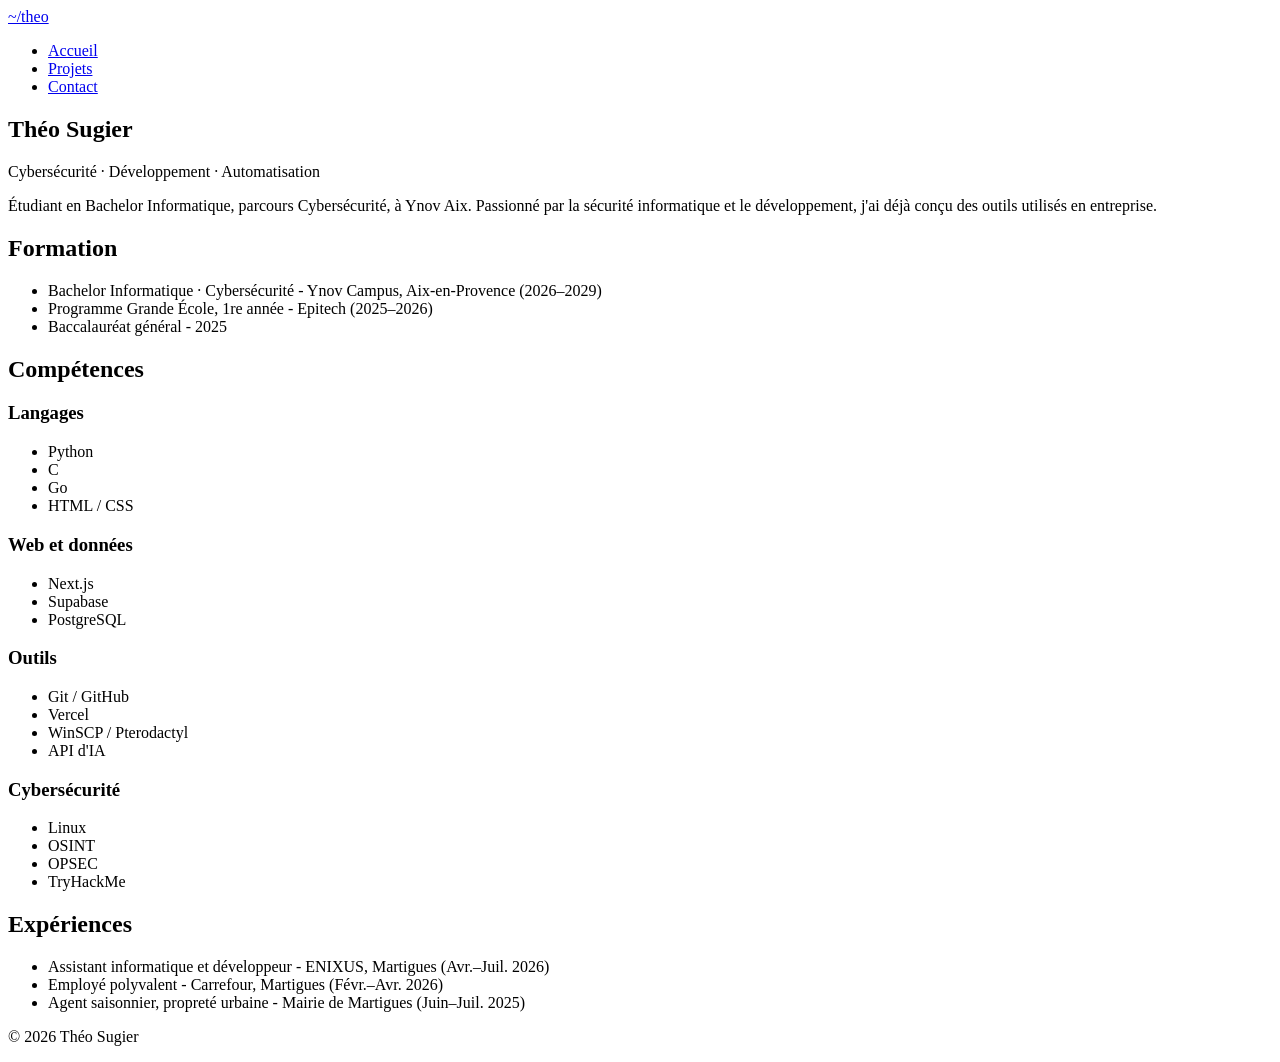
==== index.html @ c57091df "feat(accueil): page d'accueil avec parcours et competences" ====
<!DOCTYPE html>
<html lang="fr">
<head>
    <meta charset="UTF-8">
    <meta name="viewport" content="width=device-width, initial-scale=1.0">
    <title>Sugier Théo Portfolio</title>
    <link rel="stylesheet" href="css/style.css">
</head>
<body>

    <header>
    <a href="index.html" class="logo">~/theo</a>
    <nav>
        <ul>
            <li><a href="index.html" class="bouton-arrondi">Accueil</a></li>
            <li><a href="projets.html" class="bouton-arrondi">Projets</a></li>
            <li><a href="contact.html" class="bouton-arrondi">Contact</a></li>
        </ul>
    </nav>
    </header>

    <main>
        <section class="presentation">
            <h1>Théo Sugier</h1>
            <p>Cybersécurité · Développement · Automatisation</p>
            <p>Étudiant en Bachelor Informatique, parcours Cybersécurité, à Ynov Aix. Passionné par la sécurité informatique et le développement, j'ai déjà conçu des outils utilisés en entreprise.</p>
        </section>

        <section class="parcours">
            <h2>Formation</h2>
            <ul>
                <li>Bachelor Informatique · Cybersécurité - Ynov Campus, Aix-en-Provence (2026–2029)</li>
                <li>Programme Grande École, 1re année - Epitech (2025–2026)</li>
                <li>Baccalauréat général - 2025</li>
            </ul>
        </section>

        <section class="competences">
            <h2>Compétences</h2>
            <h3>Langages</h3>
            <ul>
                <li>Python</li>
                <li>C</li>
                <li>Go</li>
                <li>HTML / CSS</li>
            </ul>
            <h3>Web et données</h3>
            <ul>
                <li>Next.js</li>
                <li>Supabase</li>
                <li>PostgreSQL</li>
            </ul>
            <h3>Outils</h3>
            <ul>
                <li>Git / GitHub</li>
                <li>Vercel</li>
                <li>WinSCP / Pterodactyl</li>
                <li>API d'IA</li>
            </ul>
            <h3>Cybersécurité</h3>
            <ul>
                <li>Linux</li>
                <li>OSINT</li>
                <li>OPSEC</li>
                <li>TryHackMe</li>
            </ul>
        </section>

        <section class="experience">
            <h2>Expériences</h2>
            <ul>
                <li>Assistant informatique et développeur - ENIXUS, Martigues (Avr.–Juil. 2026)</li>
                <li>Employé polyvalent - Carrefour, Martigues (Févr.–Avr. 2026)</li>
                <li>Agent saisonnier, propreté urbaine - Mairie de Martigues (Juin–Juil. 2025)</li>
            </ul>
        </section>
    </main>

    <footer>
        <p>© 2026 Théo Sugier</p>
    </footer>
</body>
</html>
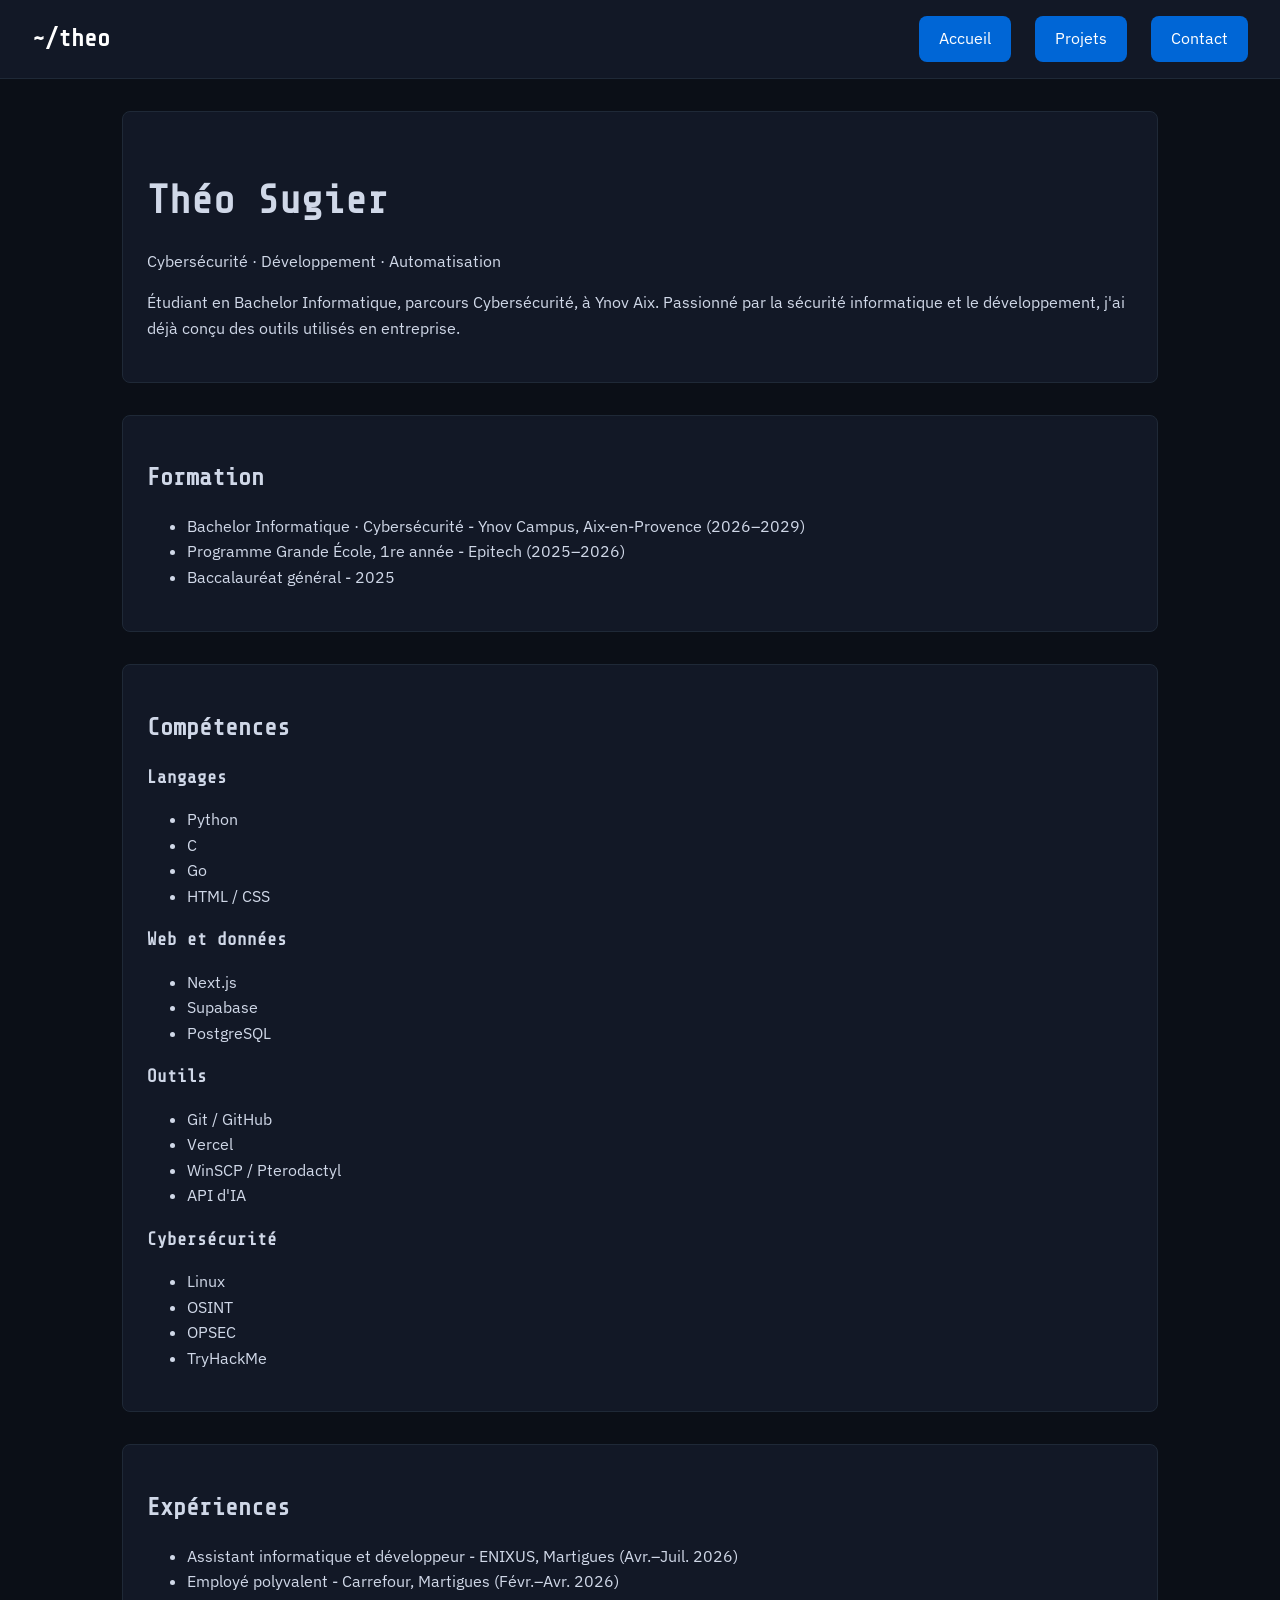
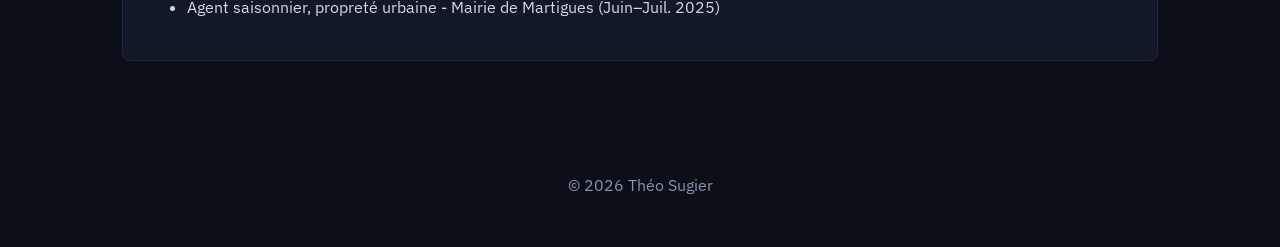
==== commit b582e8f8: "style: variables de couleurs, polices et conteneur centre" ====
--- a/index.html
+++ b/index.html
@@ -4,6 +4,9 @@
     <meta charset="UTF-8">
     <meta name="viewport" content="width=device-width, initial-scale=1.0">
     <title>Sugier Théo Portfolio</title>
+    <link rel="preconnect" href="https://fonts.googleapis.com">
+    <link rel="preconnect" href="https://fonts.gstatic.com" crossorigin>
+    <link href="https://fonts.googleapis.com/css2?family=IBM+Plex+Sans:wght@400;600&family=Share+Tech+Mono&display=swap" rel="stylesheet">
     <link rel="stylesheet" href="css/style.css">
 </head>
 <body>
--- a/css/style.css
+++ b/css/style.css
@@ -0,0 +1,133 @@
+:root { /* mes couleurs, je change ici et ca change partout */
+    --fond: #0b0f17;
+    --fond-carte: #121826;
+    --bordure: #1f2937;
+    --texte: #d0d8e8;
+    --texte-doux: #8b95a7;
+    --accent: #4da3ff;
+    --bouton: #0066d6;
+}
+
+* { /* toutes les balises */
+    box-sizing: border-box;
+}
+
+body { /* toute la page */
+    margin: 0;
+    font-family: "IBM Plex Sans", Arial, sans-serif;
+    line-height: 1.6;
+    background: var(--fond);
+    color: var(--texte);
+}
+
+h1, h2, h3, .logo { /* police style terminal juste pour les titres */
+    font-family: "Share Tech Mono", monospace;
+}
+
+header { /* barre en haut page logo & menu  */
+    display: flex;
+    flex-direction: column; /* sur tel je met le logo au dessus du menu */
+    gap: 0.75rem;
+    justify-content: space-between; /* TS a gauche menu a droite */
+    padding: 1rem;
+    align-items: center; /* centre TS */
+    background-color: var(--fond-carte);
+    border-bottom: 1px solid var(--bordure);
+}
+
+nav ul { /* bloc nav interieur */
+    list-style: none;
+    padding: 0;
+    margin: 0;
+    display: flex;
+    flex-wrap: wrap; /* si ya pas la place ca passe a la ligne */
+    justify-content: center;
+    gap: 0.75rem;
+}
+
+main {
+    max-width: 1100px; /* le texte s'etale plus sur tout l'ecran */
+    margin: 0 auto;
+    padding: 1rem;
+}
+
+section {
+    margin-bottom: 2rem;
+    background-color: var(--fond-carte);
+    padding: 1.5rem;
+    border-radius: 8px;
+    border: 1px solid var(--bordure);
+}
+
+.bouton-arrondi {
+  display: inline-block;
+  padding: 10px 20px;
+  background-color: var(--bouton); /* bleu un peu plus fonce pour que le texte se lise bien */
+  color: white;
+  text-decoration: none;
+  border-radius: 8px; /* arrondit les coins */
+  transition: background-color 0.3s;
+}
+
+.bouton-arrondi:hover {
+  background-color: #004A9E;
+}   
+
+.logo {
+    font-size: 1.5rem;
+    font-weight: 700;
+    color: white;
+    text-decoration: none;
+}
+
+h1 {
+    font-size: 2.5rem;
+    margin-bottom: 0.5rem;
+}
+
+h2 {
+    font-size: 1.5rem;
+    margin-bottom: 1rem;
+}
+
+h3 {
+    font-size: 1.1rem;
+    margin-top: 1rem;
+    margin-bottom: 0.5rem;
+}
+
+footer {
+    text-align: center;
+    padding: 2rem;
+    color: var(--texte-doux);
+}
+
+
+img, video { /* pour que ca deborde pas */
+    max-width: 100%;
+    height: auto;
+    display: block;
+}
+
+.couverture { /* toutes les images de projet meme taille */
+    width: 100%;
+    aspect-ratio: 16 / 9;
+    object-fit: cover;
+    border-radius: 8px;
+    margin-bottom: 1rem;
+}
+
+@media (min-width: 768px) { /* sur pc tout sur une ligne */
+    header {
+        flex-direction: row;
+        padding: 1rem 2rem;
+    }
+
+    nav ul {
+        gap: 1.5rem;
+    }
+
+    main {
+        padding: 2rem;
+    }
+}
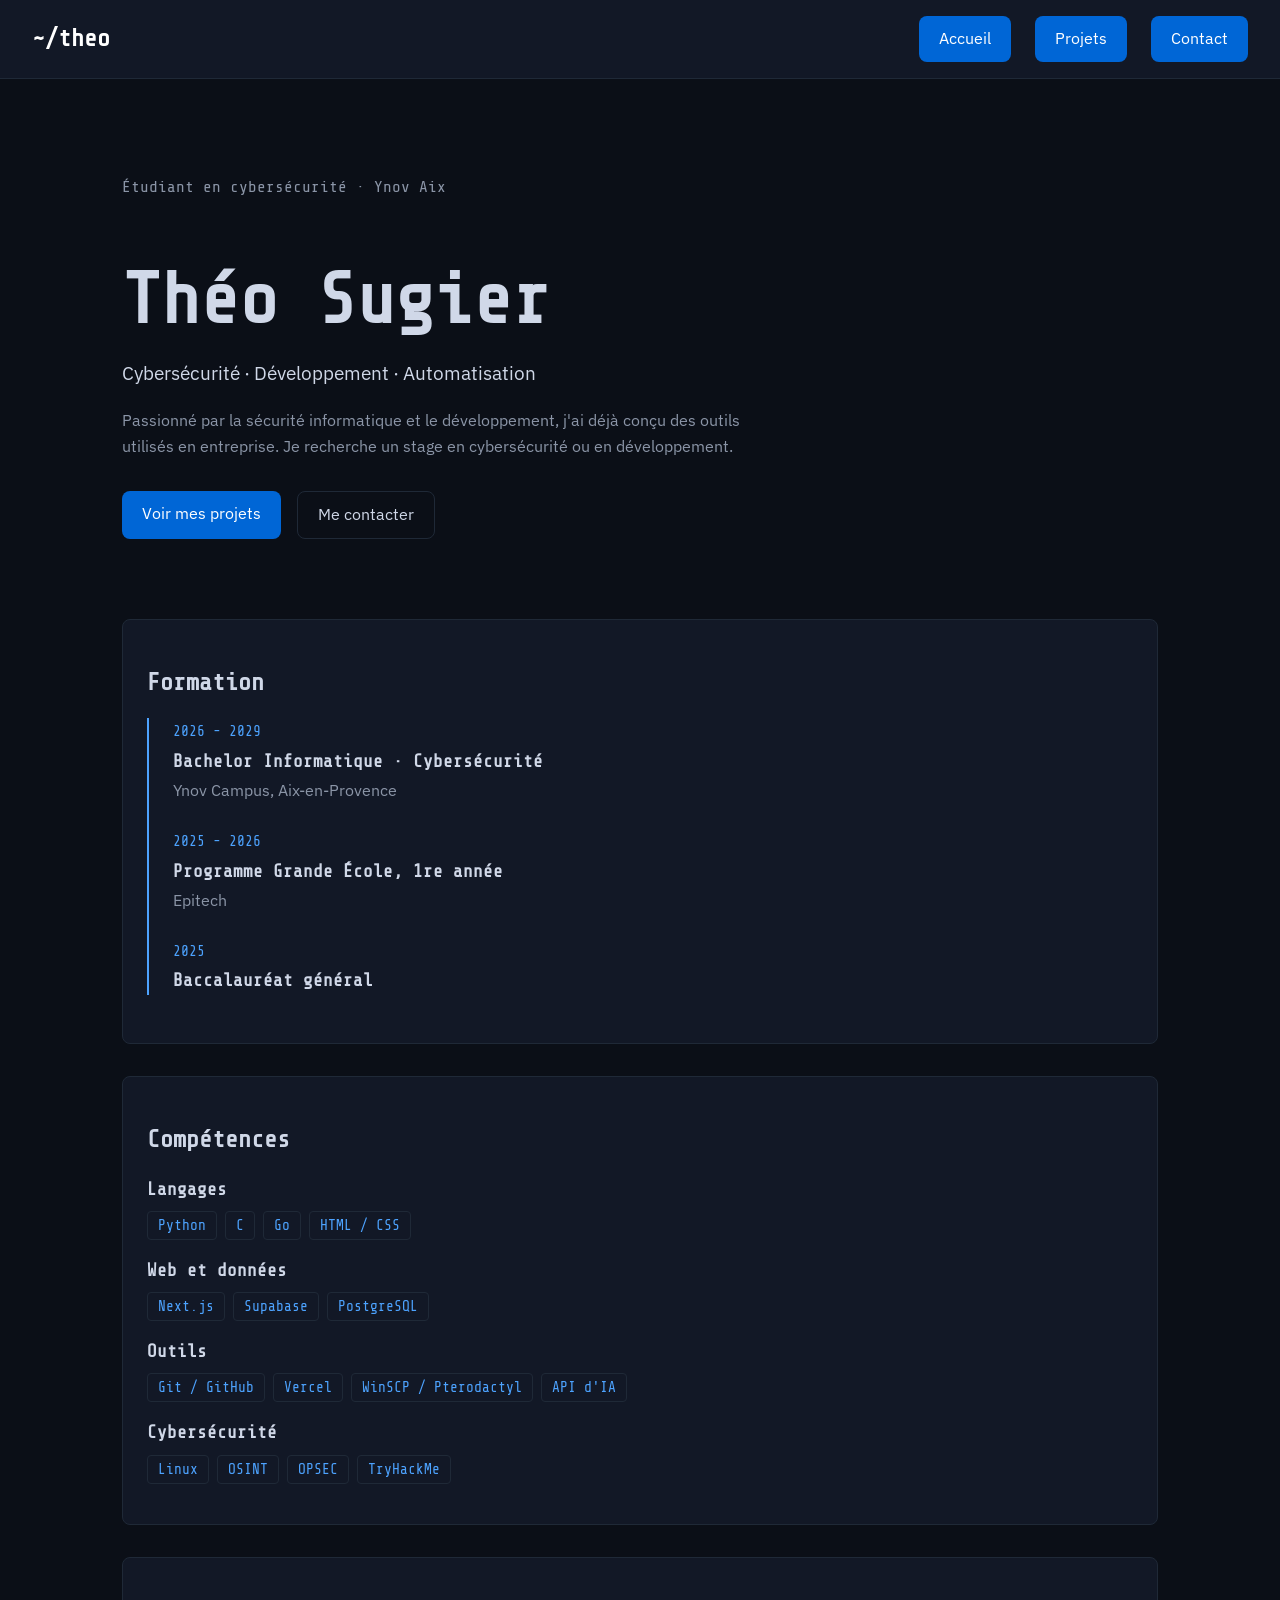
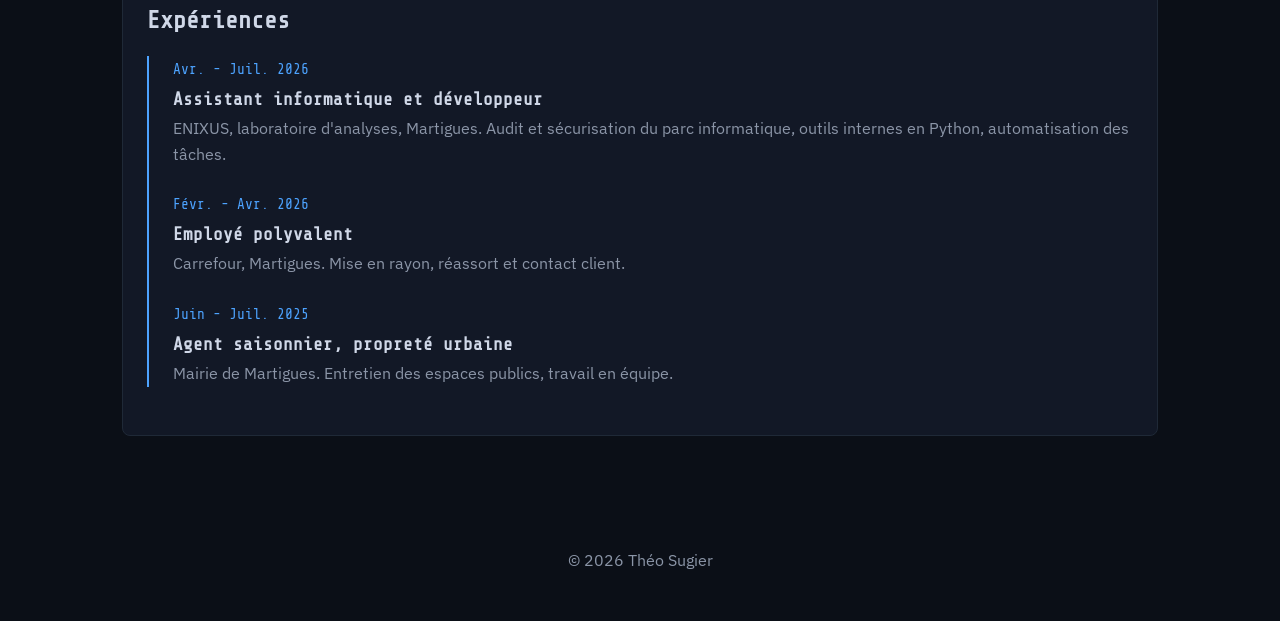
==== commit 20ce422f: "style: refonte accueil et projet" ====
--- a/index.html
+++ b/index.html
@@ -24,44 +24,60 @@
 
     <main>
         <section class="presentation">
+            <p class="petit-titre">Étudiant en cybersécurité · Ynov Aix</p>
             <h1>Théo Sugier</h1>
-            <p>Cybersécurité · Développement · Automatisation</p>
-            <p>Étudiant en Bachelor Informatique, parcours Cybersécurité, à Ynov Aix. Passionné par la sécurité informatique et le développement, j'ai déjà conçu des outils utilisés en entreprise.</p>
+            <p class="accroche">Cybersécurité · Développement · Automatisation</p>
+            <p>Passionné par la sécurité informatique et le développement, j'ai déjà conçu des outils utilisés en entreprise. Je recherche un stage en cybersécurité ou en développement.</p>
+            <div class="boutons">
+                <a href="projets.html" class="bouton-arrondi">Voir mes projets</a>
+                <a href="contact.html" class="bouton-contour">Me contacter</a>
+            </div>
         </section>
 
         <section class="parcours">
             <h2>Formation</h2>
-            <ul>
-                <li>Bachelor Informatique · Cybersécurité - Ynov Campus, Aix-en-Provence (2026–2029)</li>
-                <li>Programme Grande École, 1re année - Epitech (2025–2026)</li>
-                <li>Baccalauréat général - 2025</li>
+            <ul class="timeline">
+                <li>
+                    <span class="date">2026 - 2029</span>
+                    <h3>Bachelor Informatique · Cybersécurité</h3>
+                    <p>Ynov Campus, Aix-en-Provence</p>
+                </li>
+                <li>
+                    <span class="date">2025 - 2026</span>
+                    <h3>Programme Grande École, 1re année</h3>
+                    <p>Epitech</p>
+                </li>
+                <li>
+                    <span class="date">2025</span>
+                    <h3>Baccalauréat général</h3>
+                </li>
             </ul>
         </section>
 
         <section class="competences">
             <h2>Compétences</h2>
             <h3>Langages</h3>
-            <ul>
+            <ul class="tags">
                 <li>Python</li>
                 <li>C</li>
                 <li>Go</li>
                 <li>HTML / CSS</li>
             </ul>
             <h3>Web et données</h3>
-            <ul>
+            <ul class="tags">
                 <li>Next.js</li>
                 <li>Supabase</li>
                 <li>PostgreSQL</li>
             </ul>
             <h3>Outils</h3>
-            <ul>
+            <ul class="tags">
                 <li>Git / GitHub</li>
                 <li>Vercel</li>
                 <li>WinSCP / Pterodactyl</li>
                 <li>API d'IA</li>
             </ul>
             <h3>Cybersécurité</h3>
-            <ul>
+            <ul class="tags">
                 <li>Linux</li>
                 <li>OSINT</li>
                 <li>OPSEC</li>
@@ -71,10 +87,22 @@
 
         <section class="experience">
             <h2>Expériences</h2>
-            <ul>
-                <li>Assistant informatique et développeur - ENIXUS, Martigues (Avr.–Juil. 2026)</li>
-                <li>Employé polyvalent - Carrefour, Martigues (Févr.–Avr. 2026)</li>
-                <li>Agent saisonnier, propreté urbaine - Mairie de Martigues (Juin–Juil. 2025)</li>
+            <ul class="timeline">
+                <li>
+                    <span class="date">Avr. - Juil. 2026</span>
+                    <h3>Assistant informatique et développeur</h3>
+                    <p>ENIXUS, laboratoire d'analyses, Martigues. Audit et sécurisation du parc informatique, outils internes en Python, automatisation des tâches.</p>
+                </li>
+                <li>
+                    <span class="date">Févr. - Avr. 2026</span>
+                    <h3>Employé polyvalent</h3>
+                    <p>Carrefour, Martigues. Mise en rayon, réassort et contact client.</p>
+                </li>
+                <li>
+                    <span class="date">Juin - Juil. 2025</span>
+                    <h3>Agent saisonnier, propreté urbaine</h3>
+                    <p>Mairie de Martigues. Entretien des espaces publics, travail en équipe.</p>
+                </li>
             </ul>
         </section>
     </main>
--- a/css/style.css
+++ b/css/style.css
@@ -117,6 +117,140 @@
     margin-bottom: 1rem;
 }
 
+.presentation { /* le haut de l'accueil, pas de carte autour */
+    background-color: transparent;
+    border: none;
+    padding: 3rem 0;
+}
+
+.presentation h1 {
+    font-size: clamp(2.5rem, 1.5rem + 5vw, 4.5rem); /* grossit avec l'ecran mais reste entre 2 bornes */
+    line-height: 1.1;
+}
+
+.presentation p {
+    max-width: 650px;
+    color: var(--texte-doux);
+}
+
+.petit-titre {
+    font-family: "Share Tech Mono", monospace;
+    color: var(--accent);
+    margin-bottom: 0.5rem;
+}
+
+.presentation .accroche {
+    font-size: 1.2rem;
+    color: var(--texte);
+}
+
+.boutons {
+    display: flex;
+    flex-wrap: wrap;
+    gap: 1rem;
+    margin-top: 2rem;
+}
+
+.bouton-contour { /* bouton secondaire, juste le contour */
+    display: inline-block;
+    padding: 10px 20px;
+    border: 1px solid var(--bordure);
+    border-radius: 8px;
+    color: var(--texte);
+    text-decoration: none;
+    transition: border-color 0.3s, color 0.3s;
+}
+
+.bouton-contour:hover {
+    border-color: var(--accent);
+    color: var(--accent);
+}
+
+/* ---- page projets ---- */
+
+.projets-liste { /* 3 colonnes sur pc, 1 sur tel, sans media query */
+    display: grid;
+    grid-template-columns: repeat(auto-fit, minmax(280px, 1fr));
+    gap: 1.5rem;
+}
+
+.carte-projet {
+    background-color: var(--fond-carte);
+    border: 1px solid var(--bordure);
+    border-radius: 8px;
+    padding: 1rem;
+    transition: transform 0.2s ease, border-color 0.2s ease;
+}
+
+.carte-projet:hover,
+.carte-projet:focus-within { /* la carte monte un peu quand on passe dessus */
+    transform: translateY(-4px);
+    border-color: var(--accent);
+}
+
+.carte-projet h2 {
+    font-size: 1.3rem;
+    margin-bottom: 0.5rem;
+}
+
+.carte-projet p {
+    color: var(--texte-doux);
+}
+
+/* ---- tags (technos des projets et competences) ---- */
+
+.tags {
+    list-style: none;
+    padding: 0;
+    margin: 0 0 1rem 0;
+    display: flex;
+    flex-wrap: wrap;
+    gap: 0.5rem;
+}
+
+.tags li {
+    font-family: "Share Tech Mono", monospace;
+    font-size: 0.9rem;
+    color: var(--accent);
+    border: 1px solid var(--bordure);
+    border-radius: 4px;
+    padding: 2px 10px;
+}
+
+/* ---- timeline formation et experiences ---- */
+
+.timeline {
+    list-style: none;
+    margin: 0;
+    padding-left: 1.5rem;
+    border-left: 2px solid var(--accent); /* la ligne a gauche */
+}
+
+.timeline li {
+    margin-bottom: 1.5rem;
+}
+
+.timeline h3 {
+    margin: 0.2rem 0;
+}
+
+.timeline p {
+    margin: 0;
+    color: var(--texte-doux);
+}
+
+.date {
+    font-family: "Share Tech Mono", monospace;
+    font-size: 0.9rem;
+    color: var(--accent);
+}
+
+@media (prefers-reduced-motion: reduce) { /* pas d'animation pour ceux qui l'ont desactive */
+    * {
+        transition: none;
+    }
+}
+
 @media (min-width: 768px) { /* sur pc tout sur une ligne */
     header {
         flex-direction: row;
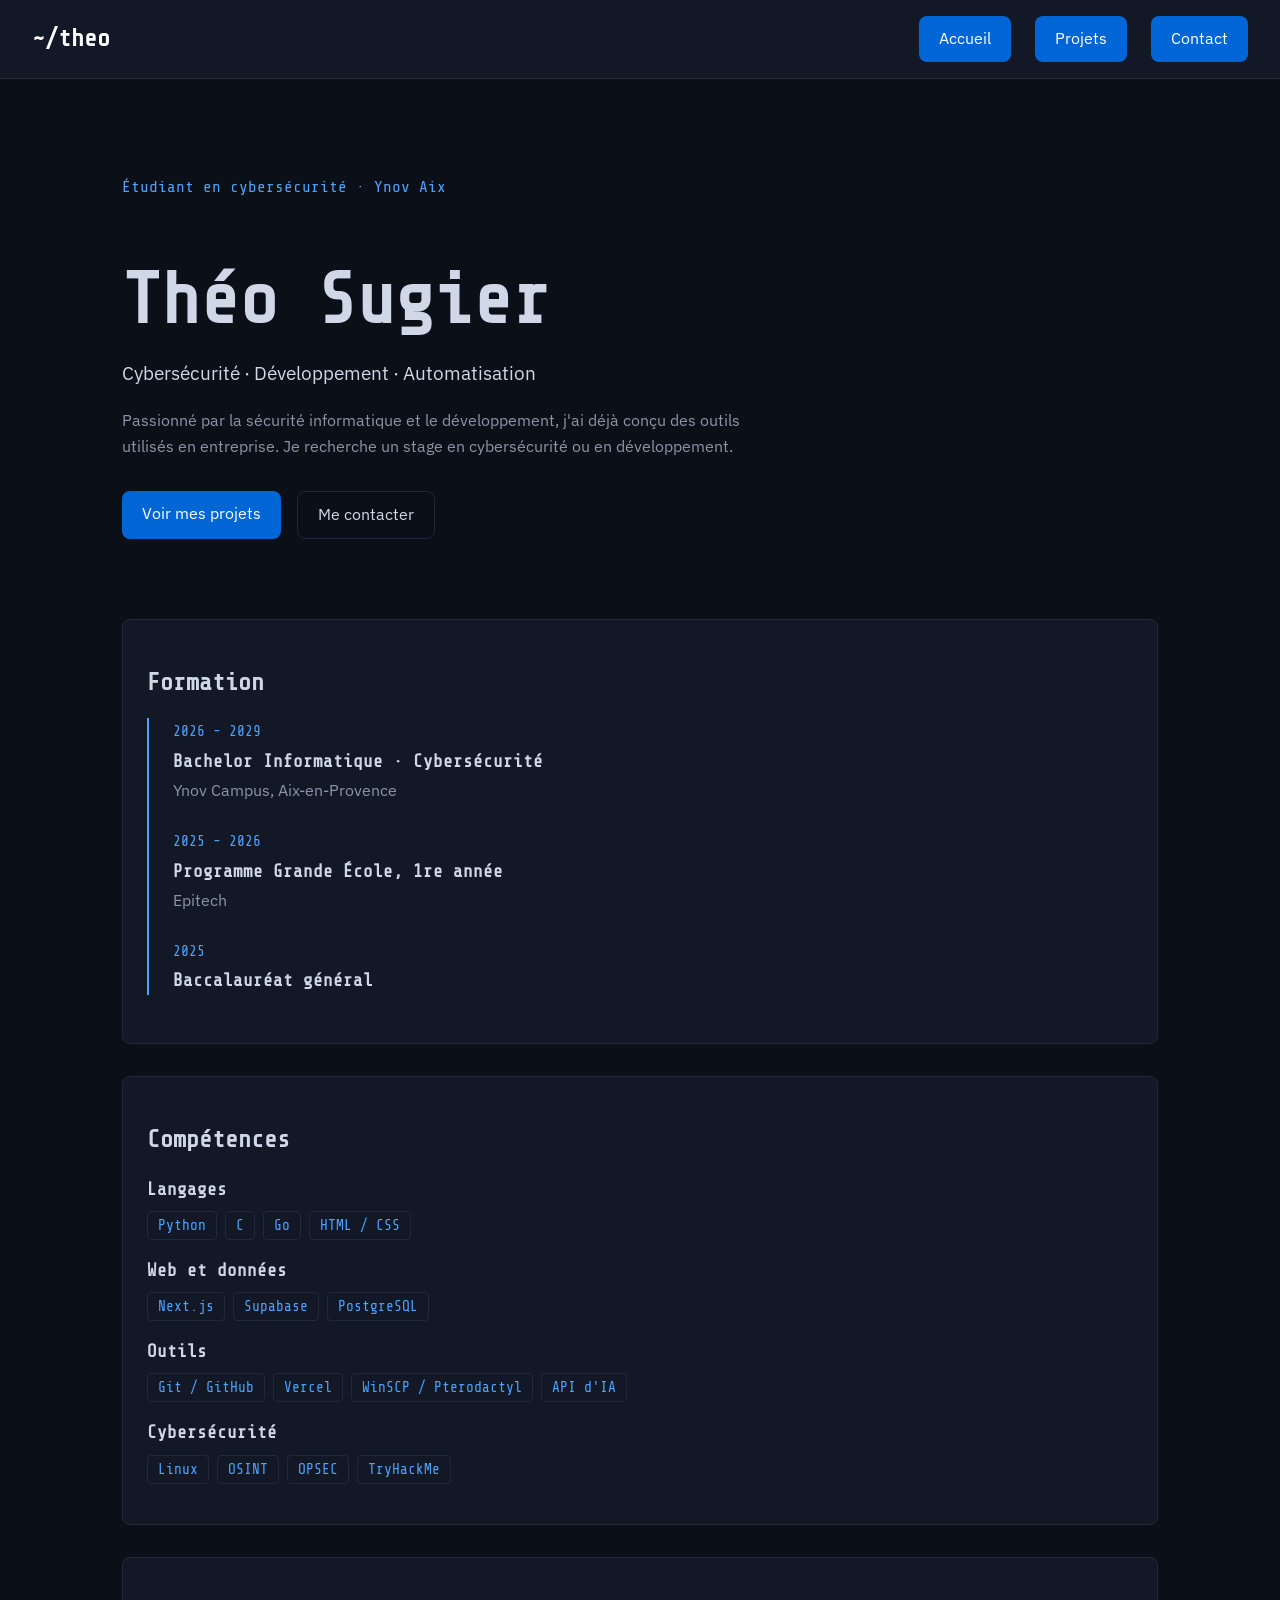
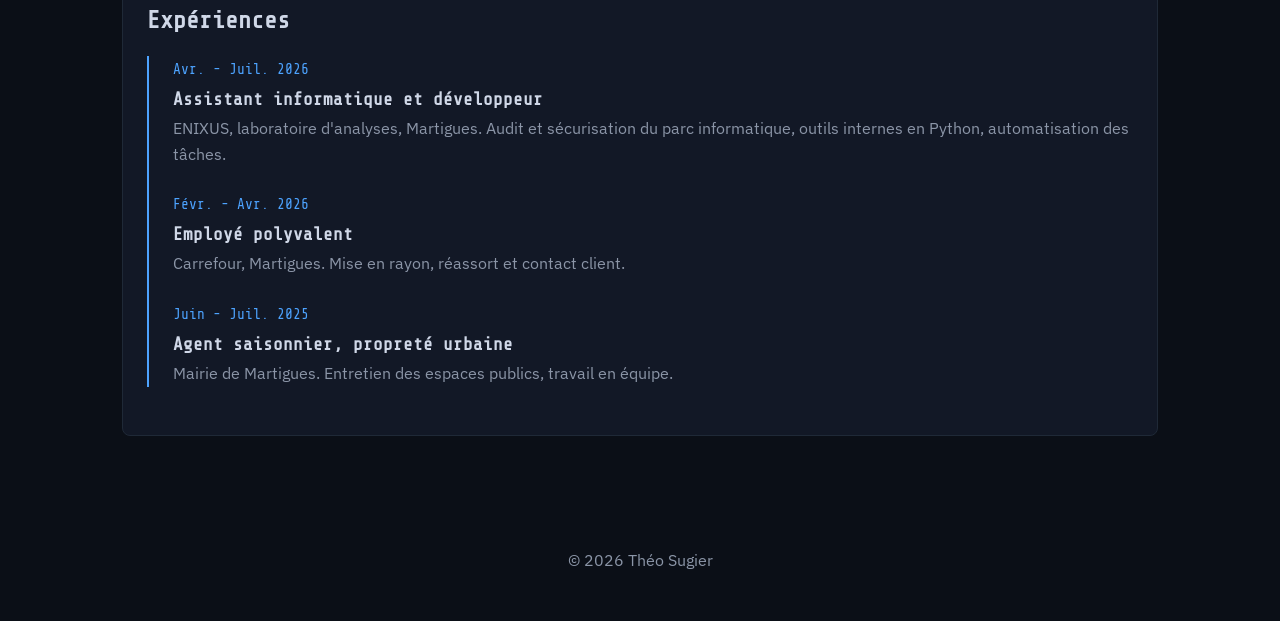
==== commit e1204180: "refactor: range css, img et docs dans assets" ====
--- a/index.html
+++ b/index.html
@@ -7,7 +7,7 @@
     <link rel="preconnect" href="https://fonts.googleapis.com">
     <link rel="preconnect" href="https://fonts.gstatic.com" crossorigin>
     <link href="https://fonts.googleapis.com/css2?family=IBM+Plex+Sans:wght@400;600&family=Share+Tech+Mono&display=swap" rel="stylesheet">
-    <link rel="stylesheet" href="css/style.css">
+    <link rel="stylesheet" href="assets/css/style.css">
 </head>
 <body>
 
--- a/assets/css/style.css
+++ b/assets/css/style.css
@@ -0,0 +1,267 @@
+:root { /* mes couleurs, je change ici et ca change partout */
+    --fond: #0b0f17;
+    --fond-carte: #121826;
+    --bordure: #1f2937;
+    --texte: #d0d8e8;
+    --texte-doux: #8b95a7;
+    --accent: #4da3ff;
+    --bouton: #0066d6;
+}
+
+* { /* toutes les balises */
+    box-sizing: border-box;
+}
+
+body { /* toute la page */
+    margin: 0;
+    font-family: "IBM Plex Sans", Arial, sans-serif;
+    line-height: 1.6;
+    background: var(--fond);
+    color: var(--texte);
+}
+
+h1, h2, h3, .logo { /* police style terminal juste pour les titres */
+    font-family: "Share Tech Mono", monospace;
+}
+
+header { /* barre en haut page logo & menu  */
+    display: flex;
+    flex-direction: column; /* sur tel je met le logo au dessus du menu */
+    gap: 0.75rem;
+    justify-content: space-between; /* TS a gauche menu a droite */
+    padding: 1rem;
+    align-items: center; /* centre TS */
+    background-color: var(--fond-carte);
+    border-bottom: 1px solid var(--bordure);
+}
+
+nav ul { /* bloc nav interieur */
+    list-style: none;
+    padding: 0;
+    margin: 0;
+    display: flex;
+    flex-wrap: wrap; /* si ya pas la place ca passe a la ligne */
+    justify-content: center;
+    gap: 0.75rem;
+}
+
+main {
+    max-width: 1100px; /* le texte s'etale plus sur tout l'ecran */
+    margin: 0 auto;
+    padding: 1rem;
+}
+
+section {
+    margin-bottom: 2rem;
+    background-color: var(--fond-carte);
+    padding: 1.5rem;
+    border-radius: 8px;
+    border: 1px solid var(--bordure);
+}
+
+.bouton-arrondi {
+  display: inline-block;
+  padding: 10px 20px;
+  background-color: var(--bouton); /* bleu un peu plus fonce pour que le texte se lise bien */
+  color: white;
+  text-decoration: none;
+  border-radius: 8px; /* arrondit les coins */
+  transition: background-color 0.3s;
+}
+
+.bouton-arrondi:hover {
+  background-color: #004A9E;
+}   
+
+.logo {
+    font-size: 1.5rem;
+    font-weight: 700;
+    color: white;
+    text-decoration: none;
+}
+
+h1 {
+    font-size: 2.5rem;
+    margin-bottom: 0.5rem;
+}
+
+h2 {
+    font-size: 1.5rem;
+    margin-bottom: 1rem;
+}
+
+h3 {
+    font-size: 1.1rem;
+    margin-top: 1rem;
+    margin-bottom: 0.5rem;
+}
+
+footer {
+    text-align: center;
+    padding: 2rem;
+    color: var(--texte-doux);
+}
+
+
+img, video { /* pour que ca deborde pas */
+    max-width: 100%;
+    height: auto;
+    display: block;
+}
+
+.couverture { /* toutes les images de projet meme taille */
+    width: 100%;
+    aspect-ratio: 16 / 9;
+    object-fit: cover;
+    border-radius: 8px;
+    margin-bottom: 1rem;
+}
+
+.presentation { /* le haut de l'accueil, pas de carte autour */
+    background-color: transparent;
+    border: none;
+    padding: 3rem 0;
+}
+
+.presentation h1 {
+    font-size: clamp(2.5rem, 1.5rem + 5vw, 4.5rem); /* grossit avec l'ecran mais reste entre 2 bornes */
+    line-height: 1.1;
+}
+
+.presentation p {
+    max-width: 650px;
+    color: var(--texte-doux);
+}
+
+.presentation .petit-titre { /* .presentation devant sinon le gris du paragraphe gagne */
+    font-family: "Share Tech Mono", monospace;
+    color: var(--accent);
+    margin-bottom: 0.5rem;
+}
+
+.presentation .accroche {
+    font-size: 1.2rem;
+    color: var(--texte);
+}
+
+.boutons {
+    display: flex;
+    flex-wrap: wrap;
+    gap: 1rem;
+    margin-top: 2rem;
+}
+
+.bouton-contour { /* bouton secondaire, juste le contour */
+    display: inline-block;
+    padding: 10px 20px;
+    border: 1px solid var(--bordure);
+    border-radius: 8px;
+    color: var(--texte);
+    text-decoration: none;
+    transition: border-color 0.3s, color 0.3s;
+}
+
+.bouton-contour:hover {
+    border-color: var(--accent);
+    color: var(--accent);
+}
+
+/* ---- page projets ---- */
+
+.projets-liste { /* 3 colonnes sur pc, 1 sur tel, sans media query */
+    display: grid;
+    grid-template-columns: repeat(auto-fit, minmax(280px, 1fr));
+    gap: 1.5rem;
+}
+
+.carte-projet {
+    background-color: var(--fond-carte);
+    border: 1px solid var(--bordure);
+    border-radius: 8px;
+    padding: 1rem;
+    transition: transform 0.2s ease, border-color 0.2s ease;
+}
+
+.carte-projet:hover,
+.carte-projet:focus-within { /* la carte monte un peu quand on passe dessus */
+    transform: translateY(-4px);
+    border-color: var(--accent);
+}
+
+.carte-projet h2 {
+    font-size: 1.3rem;
+    margin-bottom: 0.5rem;
+}
+
+.carte-projet p {
+    color: var(--texte-doux);
+}
+
+/* ---- tags (technos des projets et competences) ---- */
+
+.tags {
+    list-style: none;
+    padding: 0;
+    margin: 0 0 1rem 0;
+    display: flex;
+    flex-wrap: wrap;
+    gap: 0.5rem;
+}
+
+.tags li {
+    font-family: "Share Tech Mono", monospace;
+    font-size: 0.9rem;
+    color: var(--accent);
+    border: 1px solid var(--bordure);
+    border-radius: 4px;
+    padding: 2px 10px;
+}
+
+/* ---- timeline formation et experiences ---- */
+
+.timeline {
+    list-style: none;
+    margin: 0;
+    padding-left: 1.5rem;
+    border-left: 2px solid var(--accent); /* la ligne a gauche */
+}
+
+.timeline li {
+    margin-bottom: 1.5rem;
+}
+
+.timeline h3 {
+    margin: 0.2rem 0;
+}
+
+.timeline p {
+    margin: 0;
+    color: var(--texte-doux);
+}
+
+.date {
+    font-family: "Share Tech Mono", monospace;
+    font-size: 0.9rem;
+    color: var(--accent);
+}
+
+@media (prefers-reduced-motion: reduce) { /* pas d'animation pour ceux qui l'ont desactive */
+    * {
+        transition: none;
+    }
+}
+
+@media (min-width: 768px) { /* sur pc tout sur une ligne */
+    header {
+        flex-direction: row;
+        padding: 1rem 2rem;
+    }
+
+    nav ul {
+        gap: 1.5rem;
+    }
+
+    main {
+        padding: 2rem;
+    }
+}
